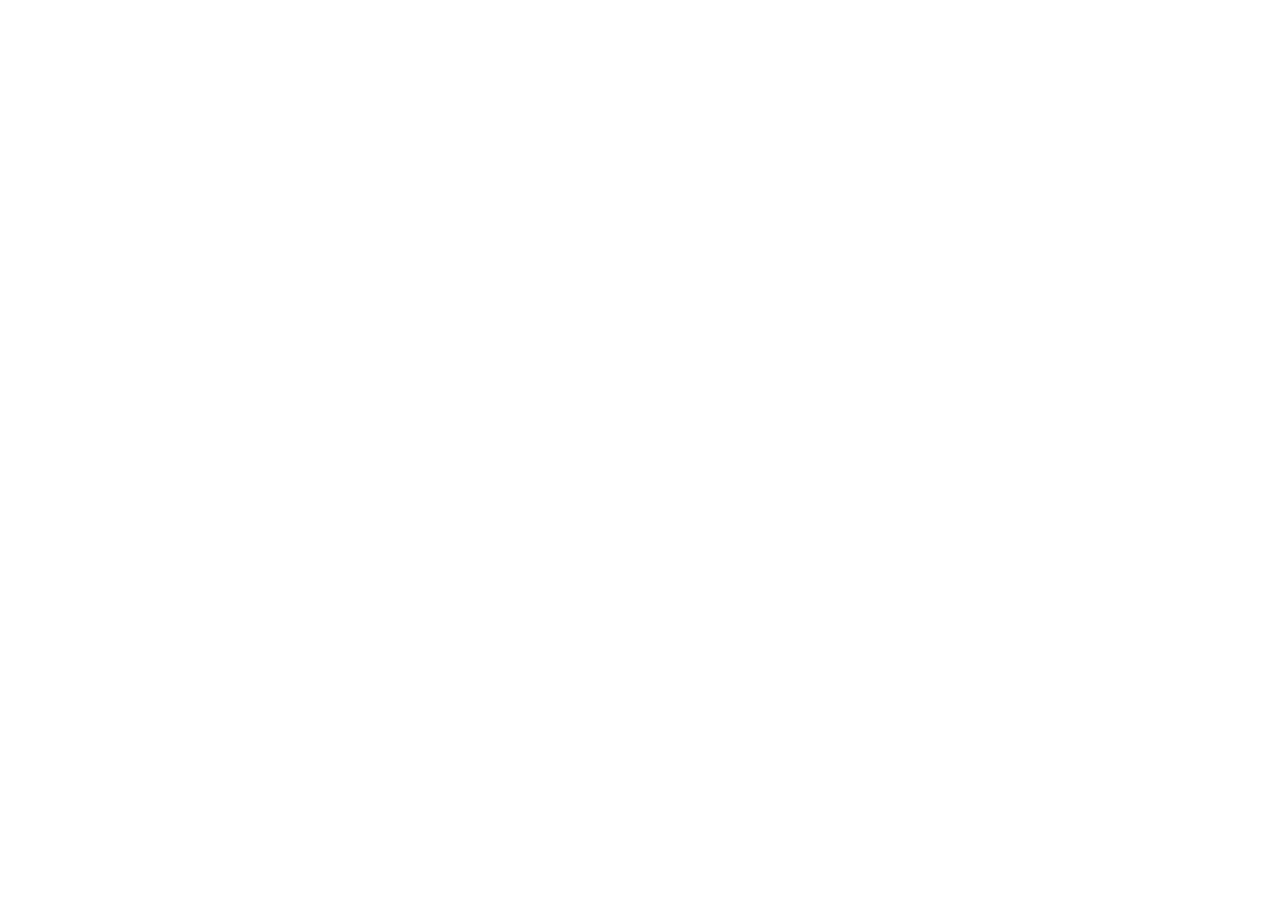
==== JB/experiences.html @ 0c7e9205 "Add files via upload" ====
<!DOCTYPE html>
<html lang="en">
<head>
    <meta charset="UTF-8">
    <meta name="viewport" content="width=device-width, initial-scale=1.0">
    <title>Document</title>
</head>
<body>
    











    
</body>
</html>
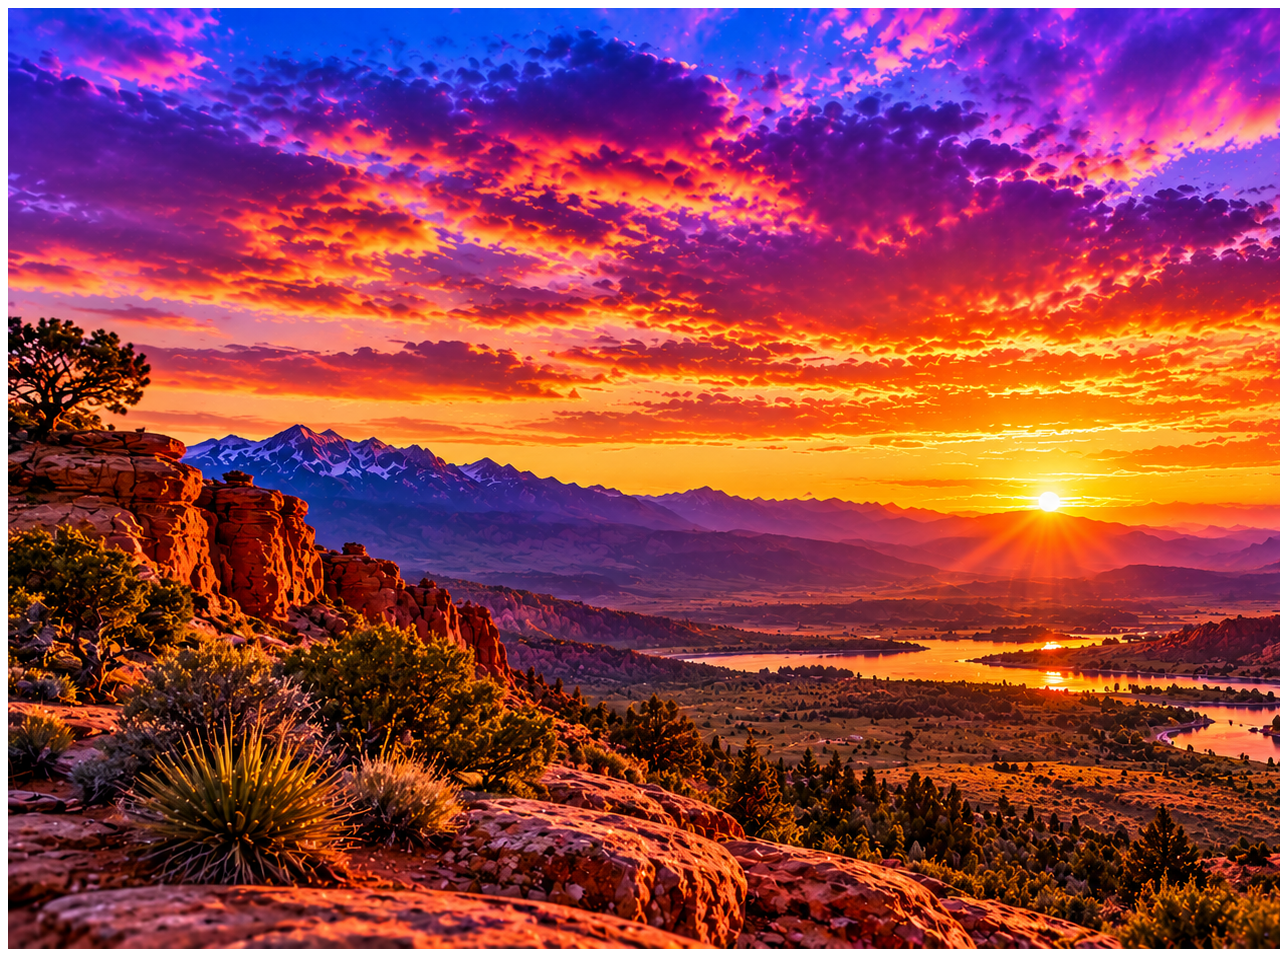
==== commit a6e8b284: "Add files via upload" ====
--- a/JB/experiences.html
+++ b/JB/experiences.html
@@ -8,11 +8,7 @@
 <body>
     
 
-
-
-
-
-
+<img src="experiences.png" alt="mural of my experiences">
 
 
 
